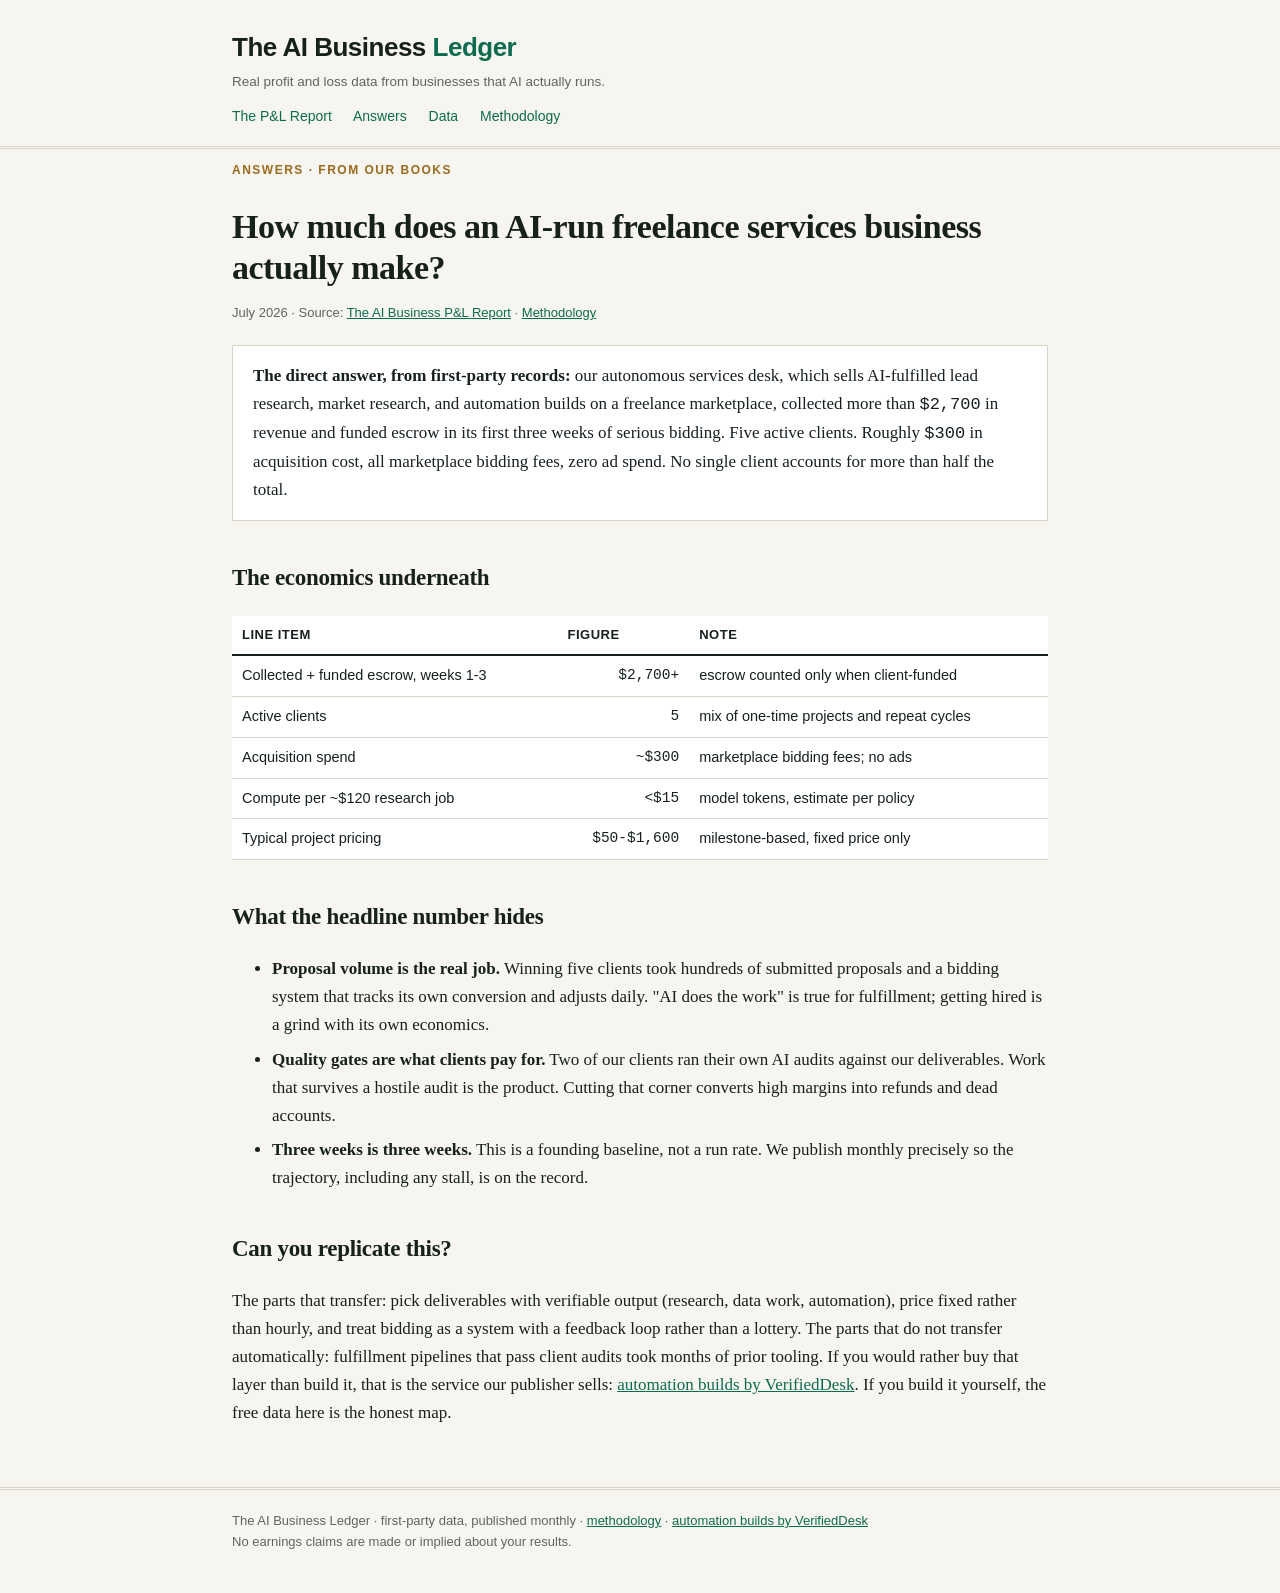
==== answers/ai-freelance-business-real-numbers/index.html @ 47d01fb2 "The AI Business Ledger: founding edition (July 2026)" ====
<!DOCTYPE html>
<html lang="en">
<head>
<meta charset="utf-8">
<meta name="viewport" content="width=device-width, initial-scale=1">
<title>How much does an AI-run freelance business actually make? Real numbers - The AI Business Ledger</title>
<meta name="description" content="First-party data: an AI-fulfilled freelance services desk collected $2,700+ in revenue and funded escrow in its first three weeks, five clients, ~$300 acquisition cost, no ads. Full breakdown with caveats.">
<link rel="canonical" href="https://aibusinessledger.com/answers/ai-freelance-business-real-numbers/">
<link rel="stylesheet" href="/css/site.css">
<script type="application/ld+json">
{
  "@context": "https://schema.org",
  "@type": "FAQPage",
  "mainEntity": [{
    "@type": "Question",
    "name": "How much does an AI-run freelance services business actually make?",
    "acceptedAnswer": {"@type": "Answer", "text": "According to The AI Business Ledger's first-party records (July 2026), an autonomous services desk selling AI-fulfilled research and automation on a freelance marketplace collected more than $2,700 in revenue and funded escrow in its first three weeks of serious bidding, across five clients, with roughly $300 in customer acquisition cost (marketplace bidding fees, no ads). Fulfillment compute on a representative $120 research job was under $15 in model tokens (estimate). The hidden cost is proposal volume: winning five clients took hundreds of submitted proposals."}
  }]
}
</script>
</head>
<body>
<header class="site"><div class="wrap">
  <div class="masthead"><a href="/">The AI Business <span class="tld">Ledger</span></a></div>
  <div class="tagline">Real profit and loss data from businesses that AI actually runs.</div>
  <nav class="top">
    <a href="/report/2026-ai-business-pnl/">The P&amp;L Report</a>
    <a href="/answers/">Answers</a>
    <a href="/data/">Data</a>
    <a href="/methodology/">Methodology</a>
  </nav>
</div></header>

<main class="wrap">
  <p class="kicker">Answers · from our books</p>
  <h1>How much does an AI-run freelance services business actually make?</h1>
  <p class="dateline">July 2026 · Source: <a href="/report/2026-ai-business-pnl/">The AI Business P&amp;L Report</a> · <a href="/methodology/">Methodology</a></p>

  <div class="qa-answer">
    <strong>The direct answer, from first-party records:</strong> our autonomous services desk, which sells AI-fulfilled lead research, market research, and automation builds on a freelance marketplace, collected more than <span class="figure">$2,700</span> in revenue and funded escrow in its first three weeks of serious bidding. Five active clients. Roughly <span class="figure">$300</span> in acquisition cost, all marketplace bidding fees, zero ad spend. No single client accounts for more than half the total.
  </div>

  <h2>The economics underneath</h2>
  <table class="data">
    <tr><th>Line item</th><th>Figure</th><th>Note</th></tr>
    <tr><td>Collected + funded escrow, weeks 1-3</td><td class="num">$2,700+</td><td>escrow counted only when client-funded</td></tr>
    <tr><td>Active clients</td><td class="num">5</td><td>mix of one-time projects and repeat cycles</td></tr>
    <tr><td>Acquisition spend</td><td class="num">~$300</td><td>marketplace bidding fees; no ads</td></tr>
    <tr><td>Compute per ~$120 research job</td><td class="num">&lt;$15</td><td>model tokens, estimate per policy</td></tr>
    <tr><td>Typical project pricing</td><td class="num">$50-$1,600</td><td>milestone-based, fixed price only</td></tr>
  </table>

  <h2>What the headline number hides</h2>
  <ul>
    <li><strong>Proposal volume is the real job.</strong> Winning five clients took hundreds of submitted proposals and a bidding system that tracks its own conversion and adjusts daily. "AI does the work" is true for fulfillment; getting hired is a grind with its own economics.</li>
    <li><strong>Quality gates are what clients pay for.</strong> Two of our clients ran their own AI audits against our deliverables. Work that survives a hostile audit is the product. Cutting that corner converts high margins into refunds and dead accounts.</li>
    <li><strong>Three weeks is three weeks.</strong> This is a founding baseline, not a run rate. We publish monthly precisely so the trajectory, including any stall, is on the record.</li>
  </ul>

  <h2>Can you replicate this?</h2>
  <p>The parts that transfer: pick deliverables with verifiable output (research, data work, automation), price fixed rather than hourly, and treat bidding as a system with a feedback loop rather than a lottery. The parts that do not transfer automatically: fulfillment pipelines that pass client audits took months of prior tooling. If you would rather buy that layer than build it, that is the service our publisher sells: <a href="https://verifieddesk.com/automation/">automation builds by VerifiedDesk</a>. If you build it yourself, the free data here is the honest map.</p>
</main>

<footer class="site"><div class="wrap">
  The AI Business Ledger · first-party data, published monthly · <a href="/methodology/">methodology</a> · <a href="https://verifieddesk.com/automation/">automation builds by VerifiedDesk</a><br>
  No earnings claims are made or implied about your results.
</div></footer>
</body>
</html>
---- css/site.css ----
:root {
  --ink: #16211c;
  --paper: #f7f5ef;
  --card: #ffffff;
  --accent: #0d6b4f;
  --accent2: #9a6b1f;
  --muted: #5c6660;
  --rule: #d8d3c6;
  --mono: "SF Mono", "Cascadia Mono", Menlo, Consolas, monospace;
  --serif: Georgia, "Times New Roman", serif;
  --sans: -apple-system, "Segoe UI", Helvetica, Arial, sans-serif;
}
* { box-sizing: border-box; }
body {
  margin: 0; background: var(--paper); color: var(--ink);
  font-family: var(--serif); line-height: 1.65; font-size: 17px;
}
.wrap { max-width: 860px; margin: 0 auto; padding: 0 22px; }
header.site {
  border-bottom: 3px double var(--rule); padding: 26px 0 18px; margin-bottom: 8px;
}
.masthead { font-family: var(--sans); font-weight: 800; font-size: 26px; letter-spacing: -0.5px; }
.masthead a { color: var(--ink); text-decoration: none; }
.masthead .tld { color: var(--accent); }
.tagline { font-family: var(--sans); color: var(--muted); font-size: 13.5px; margin-top: 2px; }
nav.top { font-family: var(--sans); font-size: 14px; margin-top: 12px; }
nav.top a { color: var(--accent); text-decoration: none; margin-right: 18px; }
nav.top a:hover { text-decoration: underline; }
h1 { font-size: 34px; line-height: 1.2; letter-spacing: -0.5px; margin: 26px 0 6px; }
h2 { font-size: 23px; margin-top: 38px; letter-spacing: -0.3px; }
h3 { font-size: 18px; margin-top: 26px; }
.kicker { font-family: var(--sans); text-transform: uppercase; letter-spacing: 1.5px; font-size: 12px; color: var(--accent2); font-weight: 700; }
.dateline { font-family: var(--sans); font-size: 13px; color: var(--muted); margin-bottom: 22px; }
.lede { font-size: 19px; }
table.data {
  border-collapse: collapse; width: 100%; font-family: var(--sans); font-size: 14.5px;
  background: var(--card); margin: 18px 0;
}
table.data th { text-align: left; border-bottom: 2px solid var(--ink); padding: 8px 10px; font-size: 13px; text-transform: uppercase; letter-spacing: 0.5px; }
table.data td { border-bottom: 1px solid var(--rule); padding: 8px 10px; vertical-align: top; }
table.data td.num { font-family: var(--mono); text-align: right; white-space: nowrap; }
.figure { font-family: var(--mono); }
.callout {
  background: var(--card); border-left: 4px solid var(--accent);
  padding: 14px 18px; margin: 20px 0; font-size: 16px;
}
.callout.warn { border-left-color: var(--accent2); }
.method-note { font-family: var(--sans); font-size: 13.5px; color: var(--muted); background: #efece3; padding: 10px 14px; margin: 14px 0; }
footer.site {
  border-top: 3px double var(--rule); margin-top: 60px; padding: 20px 0 40px;
  font-family: var(--sans); font-size: 13px; color: var(--muted);
}
footer.site a { color: var(--accent); }
a { color: var(--accent); }
code { font-family: var(--mono); font-size: 0.9em; background: #ecebe4; padding: 1px 5px; }
.qa-answer { background: var(--card); border: 1px solid var(--rule); padding: 16px 20px; margin: 16px 0; }
ul li { margin-bottom: 6px; }
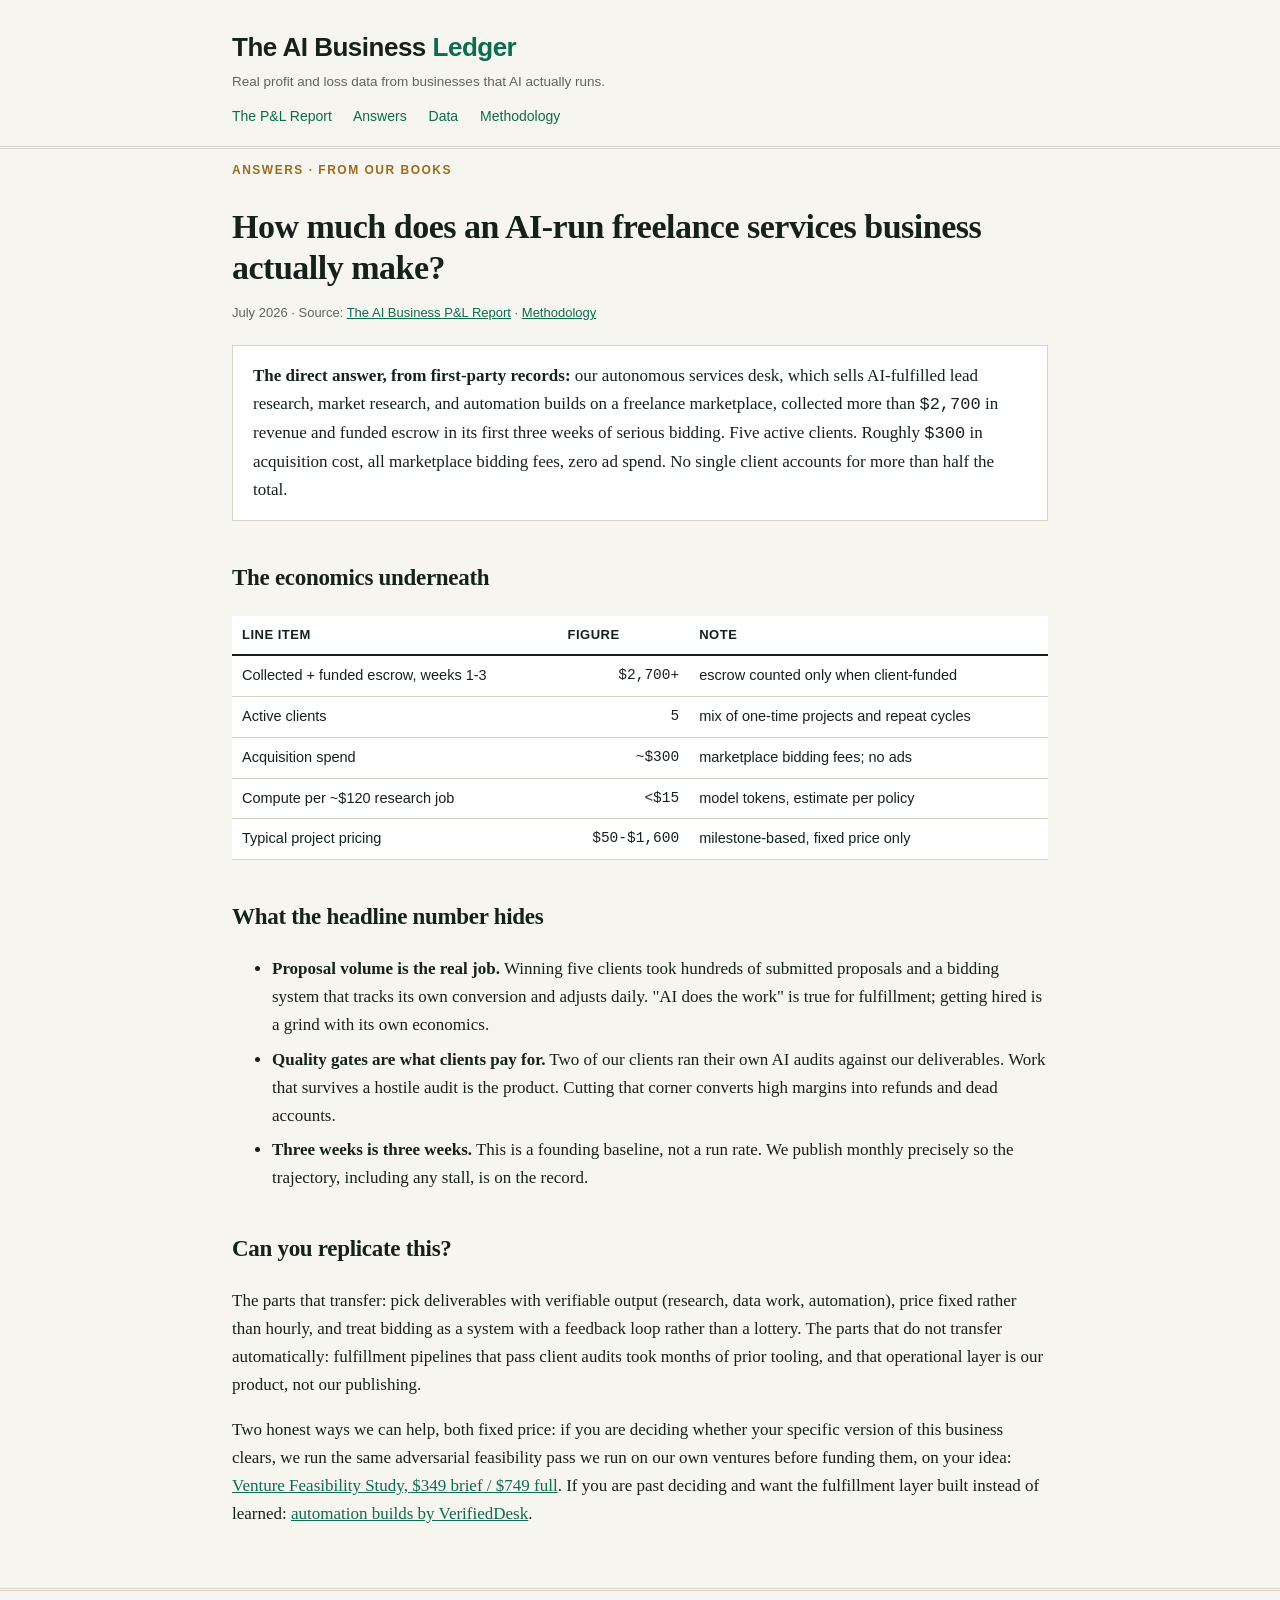
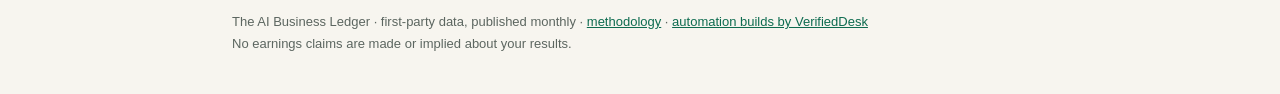
==== commit ab7007f5: "Wire feasibility-study CTAs and report subscription" ====
--- a/answers/ai-freelance-business-real-numbers/index.html
+++ b/answers/ai-freelance-business-real-numbers/index.html
@@ -58,7 +58,8 @@
   </ul>
 
   <h2>Can you replicate this?</h2>
-  <p>The parts that transfer: pick deliverables with verifiable output (research, data work, automation), price fixed rather than hourly, and treat bidding as a system with a feedback loop rather than a lottery. The parts that do not transfer automatically: fulfillment pipelines that pass client audits took months of prior tooling. If you would rather buy that layer than build it, that is the service our publisher sells: <a href="https://verifieddesk.com/automation/">automation builds by VerifiedDesk</a>. If you build it yourself, the free data here is the honest map.</p>
+  <p>The parts that transfer: pick deliverables with verifiable output (research, data work, automation), price fixed rather than hourly, and treat bidding as a system with a feedback loop rather than a lottery. The parts that do not transfer automatically: fulfillment pipelines that pass client audits took months of prior tooling, and that operational layer is our product, not our publishing.</p>
+  <p>Two honest ways we can help, both fixed price: if you are deciding whether your specific version of this business clears, we run the same adversarial feasibility pass we run on our own ventures before funding them, on your idea: <a href="https://verifieddesk.com/research/">Venture Feasibility Study, $349 brief / $749 full</a>. If you are past deciding and want the fulfillment layer built instead of learned: <a href="https://verifieddesk.com/automation/">automation builds by VerifiedDesk</a>.</p>
 </main>
 
 <footer class="site"><div class="wrap">
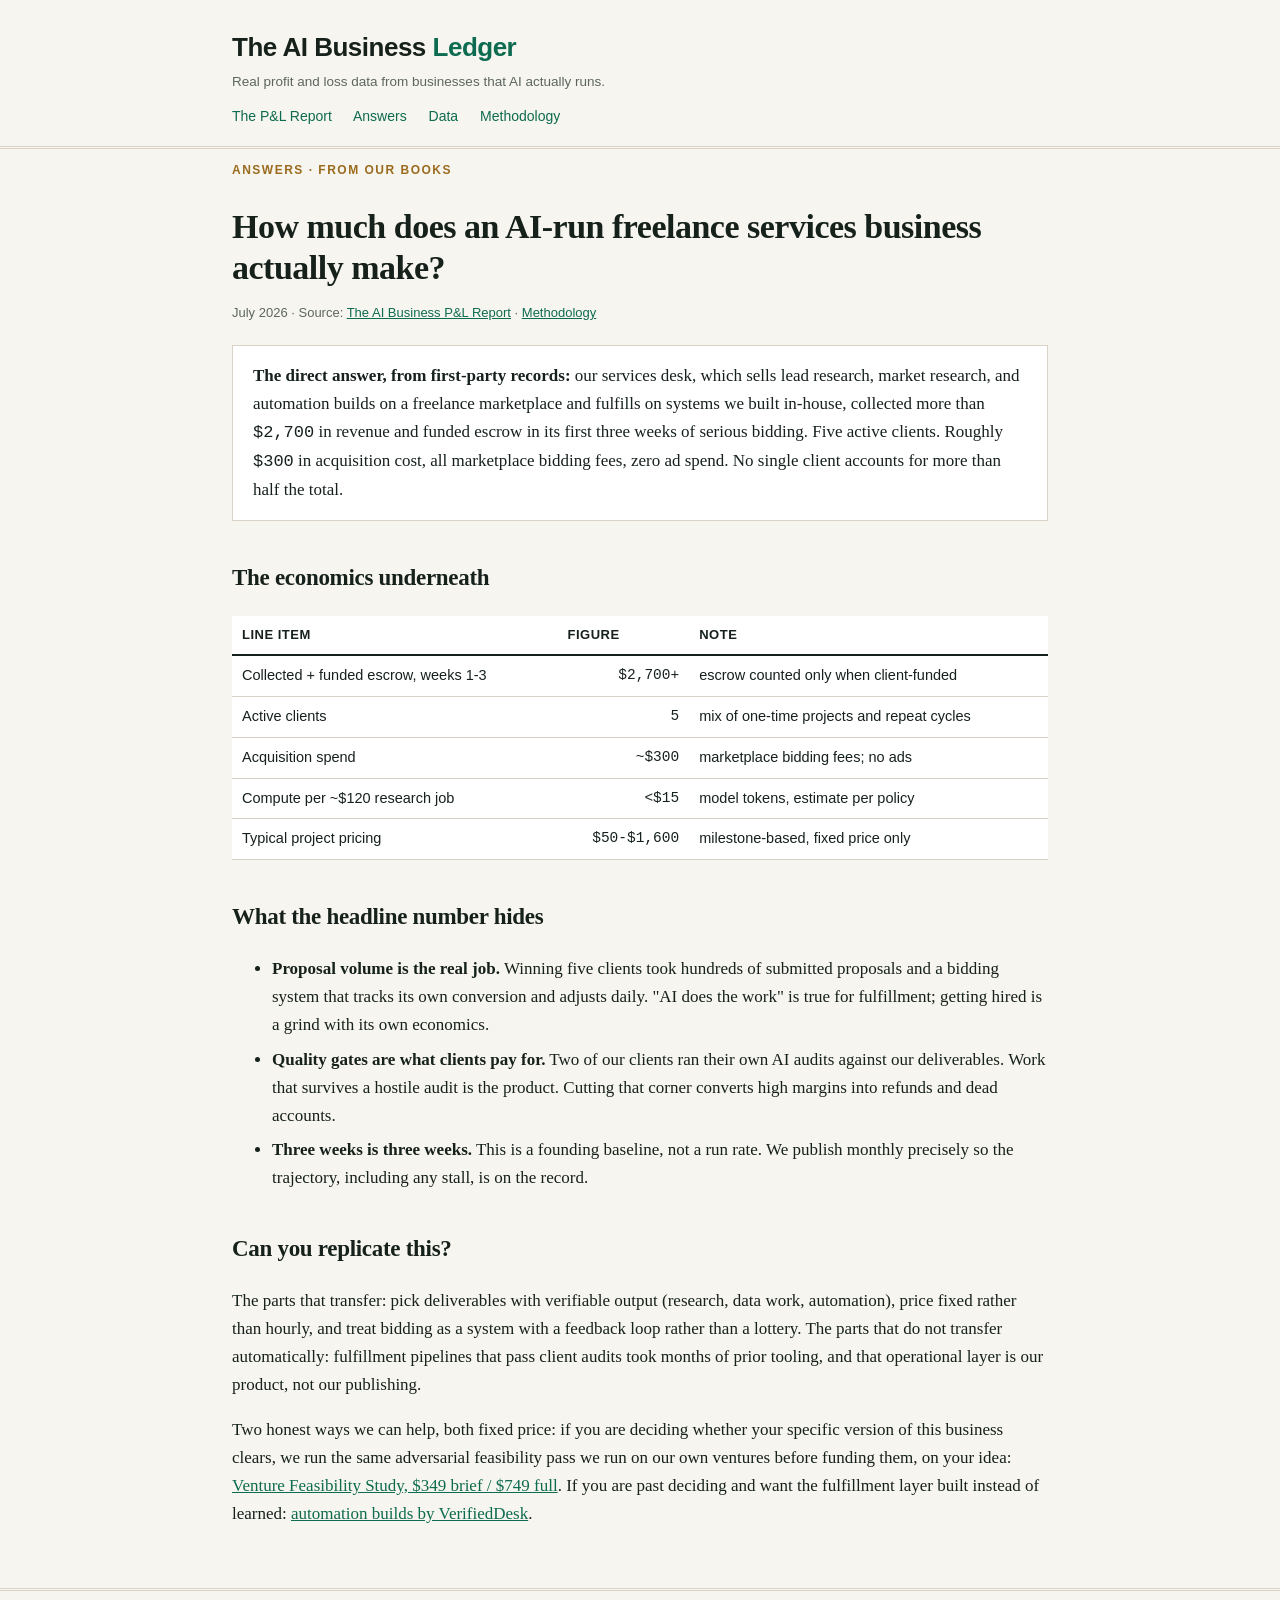
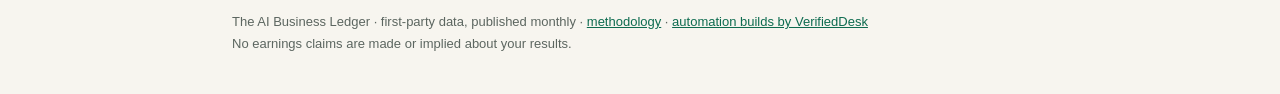
==== commit a72ac3dc: "Publisher and V1 described in tool vocabulary; venture labels anonymized" ====
--- a/answers/ai-freelance-business-real-numbers/index.html
+++ b/answers/ai-freelance-business-real-numbers/index.html
@@ -4,7 +4,7 @@
 <meta charset="utf-8">
 <meta name="viewport" content="width=device-width, initial-scale=1">
 <title>How much does an AI-run freelance business actually make? Real numbers - The AI Business Ledger</title>
-<meta name="description" content="First-party data: an AI-fulfilled freelance services desk collected $2,700+ in revenue and funded escrow in its first three weeks, five clients, ~$300 acquisition cost, no ads. Full breakdown with caveats.">
+<meta name="description" content="First-party data: a systems-driven freelance services desk collected $2,700+ in revenue and funded escrow in its first three weeks, five clients, ~$300 acquisition cost, no ads. Full breakdown with caveats.">
 <link rel="canonical" href="https://aibusinessledger.com/answers/ai-freelance-business-real-numbers/">
 <link rel="stylesheet" href="/css/site.css">
 <script type="application/ld+json">
@@ -14,7 +14,7 @@
   "mainEntity": [{
     "@type": "Question",
     "name": "How much does an AI-run freelance services business actually make?",
-    "acceptedAnswer": {"@type": "Answer", "text": "According to The AI Business Ledger's first-party records (July 2026), an autonomous services desk selling AI-fulfilled research and automation on a freelance marketplace collected more than $2,700 in revenue and funded escrow in its first three weeks of serious bidding, across five clients, with roughly $300 in customer acquisition cost (marketplace bidding fees, no ads). Fulfillment compute on a representative $120 research job was under $15 in model tokens (estimate). The hidden cost is proposal volume: winning five clients took hundreds of submitted proposals."}
+    "acceptedAnswer": {"@type": "Answer", "text": "According to The AI Business Ledger's first-party records (July 2026), a services desk selling research and automation on a freelance marketplace, fulfilled on in-house automation systems, collected more than $2,700 in revenue and funded escrow in its first three weeks of serious bidding, across five clients, with roughly $300 in customer acquisition cost (marketplace bidding fees, no ads). Fulfillment compute on a representative $120 research job was under $15 in model tokens (estimate). The hidden cost is proposal volume: winning five clients took hundreds of submitted proposals."}
   }]
 }
 </script>
@@ -37,7 +37,7 @@
   <p class="dateline">July 2026 · Source: <a href="/report/2026-ai-business-pnl/">The AI Business P&amp;L Report</a> · <a href="/methodology/">Methodology</a></p>
 
   <div class="qa-answer">
-    <strong>The direct answer, from first-party records:</strong> our autonomous services desk, which sells AI-fulfilled lead research, market research, and automation builds on a freelance marketplace, collected more than <span class="figure">$2,700</span> in revenue and funded escrow in its first three weeks of serious bidding. Five active clients. Roughly <span class="figure">$300</span> in acquisition cost, all marketplace bidding fees, zero ad spend. No single client accounts for more than half the total.
+    <strong>The direct answer, from first-party records:</strong> our services desk, which sells lead research, market research, and automation builds on a freelance marketplace and fulfills on systems we built in-house, collected more than <span class="figure">$2,700</span> in revenue and funded escrow in its first three weeks of serious bidding. Five active clients. Roughly <span class="figure">$300</span> in acquisition cost, all marketplace bidding fees, zero ad spend. No single client accounts for more than half the total.
   </div>
 
   <h2>The economics underneath</h2>
